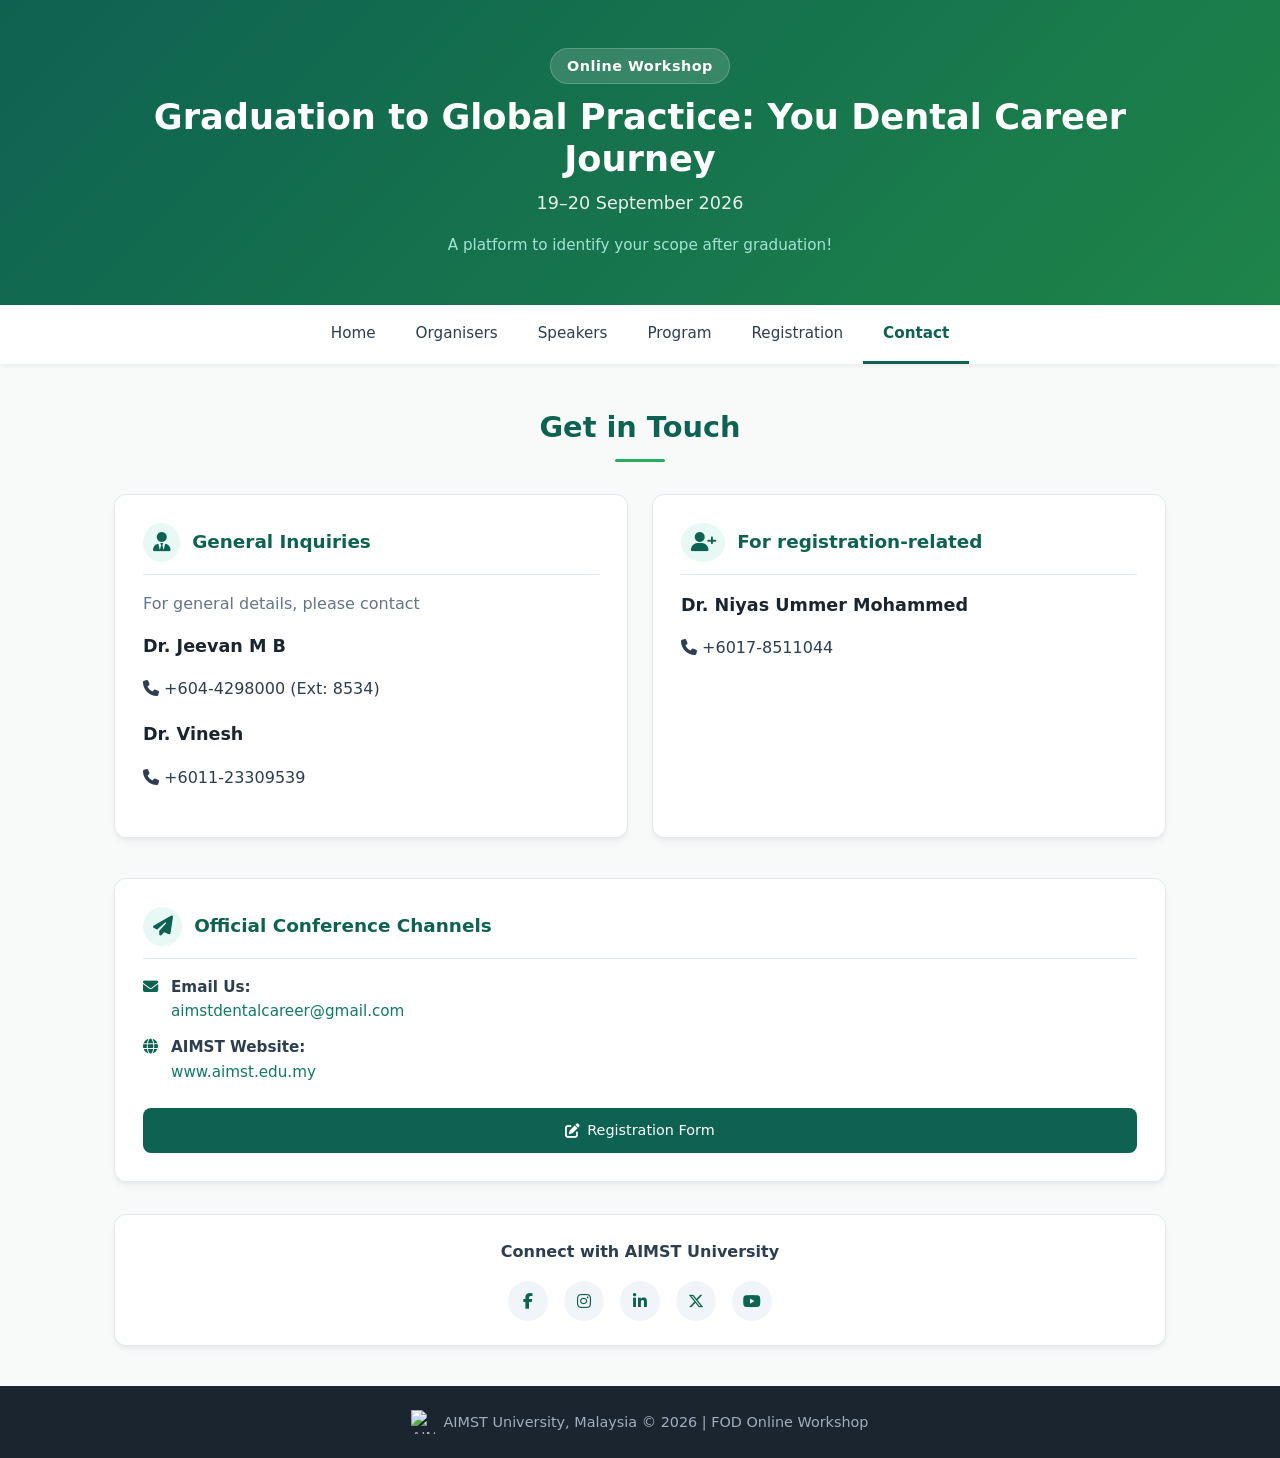
==== contact.html @ 6276ccff "Add files via upload" ====
<!doctype html>
<html lang="en">
  <head>
    <meta charset="UTF-8" />
    <meta name="viewport" content="width=device-width, initial-scale=1.0" />
    <link rel="shortcut icon" type="image/png" href="assets/aimst logo favicon.png"/>
    <meta name="description" content="Online Workshop - Contact Us" />
    <title>Contact Us | Online Workshop</title>
    <!-- Font Awesome for clean icons -->
    <link rel="stylesheet" href="https://cdnjs.cloudflare.com/ajax/libs/font-awesome/6.4.0/css/all.min.css"/>
    <link rel="stylesheet" href="css/style.css" />
  </head>

  <body>
    <!-- Header Banner -->
    <header class="banner">
      <div class="banner-content">
        <span class="badge">Online Workshop</span>
        <h1>Graduation to Global Practice: You Dental Career Journey</h1>
        <p class="subtitle">19–20 September 2026</p>
        <div class="tagline">
          A platform to identify your scope after graduation!
        </div>
      </div>
    </header>

    <!-- Navigation Bar -->
    <nav class="nav-wrapper">
      <ul class="navigation">
        <li><a href="index.html">Home</a></li>
        <li><a href="organiser.html">Organisers</a></li>
        <li><a href="speakers.html">Speakers</a></li>
        <li><a href="program.html">Program</a></li>
        <li><a href="registration.html">Registration</a></li>
        <li><a class="current" href="contact.html">Contact</a></li>
      </ul>
    </nav>

    <!-- Main Content -->
    <main class="container">
      <h2 class="section-title">Get in Touch</h2>

      <div class="contact-grid">
        <!-- Organizing Chairperson -->
        <div class="card">
          <div class="card-header">
            <i class="fa-solid fa-user-tie"></i>
            <h3>General Inquiries</h3>
          </div>
          <p style="font-size: 1rem; color: #64748b; margin-bottom: 1rem">
            For general details, please contact
          </p>
          <div class="person-name">Dr. Jeevan M B</div>
          <i class="fa-solid fa-phone faah"></i> +604-4298000 (Ext: 8534)
          <div class="person-name">Dr. Vinesh</div>
          <i class="fa-solid fa-phone faah"></i> +6011-23309539
          <!-- <div class="btn-group">
                    <a href="https://wa.me/60172604202" target="_blank" class="btn btn-whatsapp">
                        <i class="fa-brands fa-whatsapp"></i> Chat on WhatsApp
                    </a>
                </div> -->
        </div>

        <!-- Organizing Co-Chairperson -->
        <div class="card">
                <div class="card-header">
                    <i class="fa-solid fa-user-plus"></i>
                    <h3>For registration-related</h3>
                </div>
                <div class="person-name">Dr. Niyas Ummer Mohammed</div>
                <i class="fa-solid fa-phone faah"></i> +6017-8511044
                <!-- <p style="font-size: 0.9rem; color: #64748b; margin-bottom: 1rem;">For registration & payment inquiries</p> -->
                
                <!-- <div class="btn-group">
                    <a href="https://wa.me/60129848409" target="_blank" class="btn btn-whatsapp">
                        <i class="fa-brands fa-whatsapp"></i> Chat on WhatsApp
                    </a>
                </div> -->
            </div>
      </div>

      <!-- Official Links & Email Block -->
      <div class="card" style="margin-bottom: 2rem">
        <div class="card-header">
          <i class="fa-solid fa-paper-plane"></i>
          <h3>Official Conference Channels</h3>
        </div>

        <ul class="info-list">
          <li>
            <i class="fa-solid fa-envelope"></i>
            <div>
              <strong>Email Us:</strong><br />
              <a href="mailto:aimstdentalcareer@gmail.com"
                >aimstdentalcareer@gmail.com</a
              >
            </div>
          </li>
          <li>
            <i class="fa-solid fa-globe"></i>
            <div>
              <strong>AIMST Website:</strong><br />
              <a href="https://www.aimst.edu.my/" target="_blank"
                >www.aimst.edu.my</a
              >
            </div>
          </li>
        </ul>

        <div
          class="btn-group"
          style="
            margin-top: 1.5rem;
            grid-template-columns: repeat(auto-fit, minmax(200px, 1fr));
            display: grid;
          "
        >
          <a
            href="https://forms.gle/yitCFHiumkZ3yNJd8"
            target="_blank"
            class="btn btn-primary"
          >
            <i class="fa-solid fa-pen-to-square"></i> Registration Form
          </a>
          <!-- <a href="https://map.mcpayment.net/qrpay/pay/a87d6692-0dab-484e-9988-45f43254d22d" target="_blank" class="btn btn-outline">
                    <i class="fa-solid fa-credit-card"></i> Payment Gateway
                </a> -->
        </div>
      </div>

      <!-- Social Media Connect -->
      <div class="social-section">
        <h4>Connect with AIMST University</h4>
        <div class="social-links">
          <a
            href="https://www.facebook.com/AIMSTUniversityOfficial/"
            target="_blank"
            class="social-icon"
            title="Facebook"
            ><i class="fa-brands fa-facebook-f"></i
          ></a>
          <a
            href="https://www.instagram.com/aimstuniversity/"
            target="_blank"
            class="social-icon"
            title="Instagram"
            ><i class="fa-brands fa-instagram"></i
          ></a>
          <a
            href="https://www.linkedin.com/school/aimst-university/"
            target="_blank"
            class="social-icon"
            title="LinkedIn"
            ><i class="fa-brands fa-linkedin-in"></i
          ></a>
          <a
            href="https://x.com/"
            target="_blank"
            class="social-icon"
            title="X (Twitter)"
            ><i class="fa-brands fa-x-twitter"></i
          ></a>
          <a
            href="https://www.youtube.com/user/AIMSTUniversity"
            target="_blank"
            class="social-icon"
            title="YouTube"
            ><i class="fa-brands fa-youtube"></i
          ></a>
        </div>
      </div>
    </main>

    <!-- Footer -->
    <footer>
      <img src="./assets/aimst logo.png" alt="AIMST Logo" />
      <span>AIMST University, Malaysia &copy; 2026 | FOD Online Workshop</span>
    </footer>
  </body>
</html>
---- css/style.css ----
:root {
  --primary: #0e6251;
  --primary-light: #117a65;
  --secondary: #27ae60;
  --accent: #f39c12;
  --bg-body: #f8faf9;
  --bg-card: #ffffff;
  --text-main: #2c3e50;
  --text-muted: #626f47;
  --border-color: #e2e8f0;
  --radius: 12px;
  --shadow:
    0 4px 6px -1px rgba(0, 0, 0, 0.05), 0 2px 4px -1px rgba(0, 0, 0, 0.03);
  --shadow-hover:
    0 10px 15px -3px rgba(0, 0, 0, 0.1), 0 4px 6px -2px rgba(0, 0, 0, 0.05);
}

* {
  box-sizing: border-box;
  margin: 0;
  padding: 0;
}

body {
  font-family:
    "Segoe UI",
    system-ui,
    -apple-system,
    Roboto,
    sans-serif;
  background-color: var(--bg-body);
  color: var(--text-main);
  line-height: 1.6;
}

/* Banner Section */
.banner {
  position: relative;
  background: linear-gradient(135deg, #0e6251 0%, #1e8449 100%);
  color: white;
  padding: 3rem 1.5rem;
  text-align: center;
  overflow: hidden;
}

.banner-content {
  max-width: 1000px;
  margin: 0 auto;
  position: relative;
  z-index: 1;
}

.banner .badge {
  display: inline-block;
  background: rgba(255, 255, 255, 0.15);
  backdrop-filter: blur(5px);
  padding: 0.35rem 1rem;
  border-radius: 50px;
  font-size: 0.9rem;
  font-weight: 600;
  letter-spacing: 0.5px;
  margin-bottom: 0.75rem;
  border: 1px solid rgba(255, 255, 255, 0.2);
}

.banner h1 {
  font-size: 2.2rem;
  font-weight: 700;
  margin-bottom: 0.5rem;
  line-height: 1.2;
}

.banner p.subtitle {
  font-size: 1.1rem;
  opacity: 0.9;
  margin-bottom: 1rem;
}

.banner .tagline {
  font-size: 0.95rem;
  font-weight: 500;
  color: #a3e4d7;
}

/* Navigation Bar */
.nav-wrapper {
  background-color: #ffffff;
  box-shadow: 0 2px 4px rgba(0, 0, 0, 0.05);
  position: sticky;
  top: 0;
  z-index: 100;
}

.navigation {
  display: flex;
  justify-content: center;
  flex-wrap: wrap;
  list-style: none;
  max-width: 1100px;
  margin: 0 auto;
  padding: 0;
}

.navigation li a {
  display: block;
  padding: 1rem 1.25rem;
  color: var(--text-main);
  text-decoration: none;
  font-weight: 500;
  font-size: 0.95rem;
  transition: all 0.2s ease;
  border-bottom: 3px solid transparent;
}

.navigation li a:hover {
  color: var(--primary);
  background-color: #f1f8f5;
}

.navigation li a.current {
  color: var(--primary);
  border-bottom-color: var(--primary);
  font-weight: 600;
}

/* Main Container */
.container {
  max-width: 1100px;
  margin: 2.5rem auto;
  padding: 0 1.5rem;
}

.section-title {
  text-align: center;
  font-size: 1.8rem;
  color: var(--primary);
  margin-bottom: 2rem;
  position: relative;
}

.section-title::after {
  content: "";
  display: block;
  width: 50px;
  height: 3px;
  background: var(--secondary);
  margin: 0.5rem auto 0;
  border-radius: 2px;
}

/* Filter Tabs */
.tabs-container {
  display: flex;
  justify-content: center;
  gap: 1rem;
  margin-bottom: 2.5rem;
  flex-wrap: wrap;
}

.tab-btn {
  background-color: #ffffff;
  border: 2px solid var(--border-color);
  color: var(--text-main);
  padding: 0.75rem 1.75rem;
  border-radius: 50px;
  font-weight: 600;
  font-size: 1rem;
  cursor: pointer;
  transition: all 0.25 ease;
  display: flex;
  align-items: center;
  gap: 0.5rem;
  box-shadow: var(--shadow);
}

.tab-btn i {
  color: var(--primary-light);
}

.tab-btn:hover {
  border-color: var(--primary-light);
  background-color: #f1f8f5;
}

.tab-btn.active {
  background-color: var(--primary);
  color: white;
  border-color: var(--primary);
}

.tab-btn.active i {
  color: white;
}

/* Speaker Group Panels */
.day-panel {
  display: none;
  animation: fadeIn 0.3s ease-in-out;
}

.day-panel.active {
  display: block;
}

@keyframes fadeIn {
  from {
    opacity: 0;
    transform: translateY(8px);
  }
  to {
    opacity: 1;
    transform: translateY(0);
  }
}

.day-header {
  background: #e8f8f5;
  border-left: 4px solid var(--primary);
  padding: 1rem 1.25rem;
  border-radius: 0 var(--radius) var(--radius) 0;
  margin-bottom: 1.5rem;
  font-size: 1.1rem;
  font-weight: 600;
  color: var(--primary);
  display: flex;
  align-items: center;
  gap: 0.5rem;
}

/* Speakers Grid */
.speakers-grid {
  display: grid;
  grid-template-columns: repeat(auto-fit, minmax(300px, 1fr));
  gap: 2rem;
  margin-bottom: 3rem;
}

.speaker-card {
  background: var(--bg-card);
  border-radius: var(--radius);
  box-shadow: var(--shadow);
  border: 1px solid var(--border-color);
  overflow: hidden;
  display: flex;
  flex-direction: column;
  transition:
    transform 0.2s ease,
    box-shadow 0.2s ease;
}

.speaker-card:hover {
  transform: translateY(-5px);
  box-shadow: var(--shadow-hover);
}

.speaker-img-wrapper {
  position: relative;
  width: 100%;
  height: 260px;
  background-color: #e8f8f5;
  display: flex;
  align-items: center;
  justify-content: center;
  overflow: hidden;
}

.speaker-img-wrapper img {
  width: 100%;
  height: 100%;
  object-fit: cover;
}

.speaker-img-placeholder {
  font-size: 4rem;
  color: var(--primary);
  opacity: 0.4;
}

.speaker-tag {
  position: absolute;
  top: 1rem;
  right: 1rem;
  background: var(--primary);
  color: white;
  font-size: 0.75rem;
  font-weight: 600;
  padding: 0.3rem 0.75rem;
  border-radius: 20px;
  text-transform: uppercase;
  letter-spacing: 0.5px;
}

.speaker-content {
  padding: 1.5rem;
  display: flex;
  flex-direction: column;
  flex-grow: 1;
}

.speaker-name-speaker {
  font-size: 1.15rem;
  font-weight: 700;
  color: var(--text-main);
  margin-bottom: 0.25rem;
}

.speaker-title {
  font-size: 0.9rem;
  color: var(--primary-light);
  font-weight: 600;
  margin-bottom: 0.75rem;
}

.speaker-institution {
  font-size: 0.85rem;
  color: var(--text-muted);
  margin-bottom: 1rem;
  display: flex;
  align-items: center;
  gap: 0.4rem;
}

.topic-box {
  background: #f1f8f5;
  border-left: 3px solid var(--secondary);
  padding: 0.75rem 1rem;
  border-radius: 0 8px 8px 0;
  margin-bottom: 1rem;
}

.topic-label {
  font-size: 0.75rem;
  text-transform: uppercase;
  font-weight: 700;
  color: var(--primary);
  letter-spacing: 0.5px;
  display: block;
  margin-bottom: 0.25rem;
}

.topic-title {
  font-size: 0.92rem;
  font-weight: 600;
  color: var(--text-main);
  line-height: 1.4;
}

.speaker-bio {
  font-size: 0.88rem;
  color: var(--text-muted);
  margin-bottom: 1.25rem;
  flex-grow: 1;
}

/* Call to Action Box */
.cta-banner {
  background: linear-gradient(135deg, #0e6251 0%, #117a65 100%);
  color: white;
  border-radius: var(--radius);
  padding: 2.5rem 2rem;
  text-align: center;
  box-shadow: var(--shadow);
  margin-bottom: 3rem;
}

.cta-banner h3 {
  font-size: 1.5rem;
  margin-bottom: 0.5rem;
}

.cta-banner p {
  opacity: 0.9;
  max-width: 600px;
  margin: 0 auto 1.5rem;
  font-size: 0.95rem;
}

.btn-cta {
  display: inline-flex;
  align-items: center;
  gap: 0.5rem;
  background-color: var(--secondary);
  color: white;
  padding: 0.8rem 1.75rem;
  border-radius: 8px;
  font-weight: 600;
  text-decoration: none;
  transition:
    background 0.2s ease,
    transform 0.1s ease;
}

.btn-cta:hover {
  background-color: #219653;
  transform: translateY(-2px);
}

/* Card Layout */
.contact-grid {
  display: grid;
  grid-template-columns: repeat(auto-fit, minmax(320px, 1fr));
  gap: 1.5rem;
  margin-bottom: 2.5rem;
}

.card {
  background: var(--bg-card);
  border-radius: var(--radius);
  padding: 1.75rem;
  box-shadow: var(--shadow);
  border: 1px solid var(--border-color);
  transition:
    transform 0.2s ease,
    box-shadow 0.2s ease;
}

.card:hover {
  transform: translateY(-3px);
  box-shadow: var(--shadow-hover);
}

.card-header {
  display: flex;
  align-items: center;
  gap: 0.75rem;
  margin-bottom: 1rem;
  padding-bottom: 0.75rem;
  border-bottom: 1px solid var(--border-color);
}

.card-header i {
  font-size: 1.25rem;
  color: var(--primary);
  background: #e8f8f5;
  padding: 0.6rem;
  border-radius: 50%;
}

.card-header h3 {
  font-size: 1.15rem;
  color: var(--primary);
}

.person-name {
  font-size: 1.1rem;
  font-weight: 600;
  margin-bottom: 1rem;
  color: #1a252f;
}

.faah {
  margin-bottom: 1.5rem;
}

/* Buttons & Action Links */
.btn-group {
  display: flex;
  flex-direction: column;
  gap: 0.75rem;
  margin-top: 1rem;
}

.btn {
  display: inline-flex;
  align-items: center;
  justify-content: center;
  gap: 0.5rem;
  padding: 0.7rem 1.2rem;
  border-radius: 8px;
  font-weight: 500;
  text-decoration: none;
  font-size: 0.9rem;
  transition:
    background 0.2s ease,
    transform 0.1s ease;
}

.btn:active {
  transform: scale(0.98);
}

.btn-whatsapp {
  background-color: #25d366;
  color: white;
}

.btn-whatsapp:hover {
  background-color: #20ba5a;
}

.btn-primary {
  background-color: var(--primary);
  color: white;
}

.btn-primary:hover {
  background-color: var(--primary-light);
}

.btn-outline {
  border: 1px solid var(--primary);
  color: var(--primary);
  background: transparent;
}

.btn-outline:hover {
  background-color: #e8f8f5;
}

/* Detail List */
.info-list {
  list-style: none;
  display: flex;
  flex-direction: column;
  gap: 0.75rem;
  font-size: 0.95rem;
}

.info-list li {
  display: flex;
  align-items: flex-start;
  gap: 0.75rem;
}

.info-list li i {
  color: var(--primary);
  margin-top: 0.25rem;
  width: 16px;
}

.info-list a {
  color: var(--primary-light);
  text-decoration: none;
  word-break: break-all;
}

.info-list a:hover {
  text-decoration: underline;
}

/* Social Icons */
.social-section {
  background: white;
  border-radius: var(--radius);
  padding: 1.5rem;
  text-align: center;
  border: 1px solid var(--border-color);
  box-shadow: var(--shadow);
  margin-bottom: 2rem;
}

.social-section h4 {
  margin-bottom: 1rem;
  color: var(--text-main);
}

.social-links {
  display: flex;
  justify-content: center;
  gap: 1rem;
  flex-wrap: wrap;
}

.social-icon {
  width: 40px;
  height: 40px;
  border-radius: 50%;
  background: #f1f5f9;
  color: var(--primary);
  display: flex;
  align-items: center;
  justify-content: center;
  text-decoration: none;
  transition: all 0.2s ease;
}

.social-icon:hover {
  background: var(--primary);
  color: white;
  transform: translateY(-2px);
}

/* Schedule Panels */
.schedule-panel {
  display: none;
  animation: fadeIn 0.3s ease-in-out;
}

.schedule-panel.active {
  display: block;
}

@keyframes fadeIn {
  from {
    opacity: 0;
    transform: translateY(8px);
  }
  to {
    opacity: 1;
    transform: translateY(0);
  }
}

.date-header {
  background: linear-gradient(to right, #e8f8f5, #ffffff);
  border-left: 5px solid var(--primary);
  padding: 1.2rem 1.5rem;
  border-radius: 0 var(--radius) var(--radius) 0;
  margin-bottom: 2rem;
  box-shadow: var(--shadow);
}

.date-header h3 {
  color: var(--primary);
  font-size: 1.25rem;
  margin-bottom: 0.25rem;
  display: flex;
  align-items: center;
  gap: 0.5rem;
}

.date-header p {
  color: var(--text-muted);
  font-size: 0.95rem;
}

/* Timeline List */
.timeline {
  display: flex;
  flex-direction: column;
  gap: 1rem;
  margin-bottom: 3rem;
}

.timeline-item {
  background: var(--bg-card);
  border: 1px solid var(--border-color);
  border-radius: var(--radius);
  padding: 1.5rem;
  box-shadow: var(--shadow);
  display: grid;
  grid-template-columns: 180px 1fr;
  gap: 1.5rem;
  align-items: start;
  transition:
    transform 0.2s ease,
    box-shadow 0.2s ease;
}

.timeline-item:hover {
  transform: translateY(-2px);
  box-shadow: var(--shadow-hover);
}

.time-box {
  display: flex;
  flex-direction: column;
  gap: 0.25rem;
  color: var(--primary);
  font-weight: 700;
  font-size: 0.95rem;
  background: #f1f8f5;
  padding: 0.75rem 1rem;
  border-radius: 8px;
  text-align: center;
  border: 1px solid #d1f2eb;
}

.time-box i {
  font-size: 0.85rem;
}

.session-info h4 {
  font-size: 1.15rem;
  color: var(--text-main);
  margin-bottom: 0.4rem;
  line-height: 1.3;
}

.speaker-name {
  font-size: 0.92rem;
  color: var(--primary-light);
  font-weight: 600;
  margin-bottom: 0.5rem;
  display: flex;
  align-items: center;
  gap: 0.4rem;
}

.session-desc {
  font-size: 0.9rem;
  color: var(--text-muted);
  margin-bottom: 0.75rem;
}

.session-location {
  font-size: 0.82rem;
  color: var(--text-muted);
  display: inline-flex;
  align-items: center;
  gap: 0.35rem;
  background: #f8fafc;
  padding: 0.25rem 0.6rem;
  border-radius: 4px;
  border: 1px solid var(--border-color);
}

/* Badges */
.badge-tag {
  display: inline-block;
  font-size: 0.75rem;
  font-weight: 700;
  padding: 0.2rem 0.6rem;
  border-radius: 50px;
  text-transform: uppercase;
  letter-spacing: 0.5px;
  margin-bottom: 0.5rem;
}

.badge-keynote {
  background-color: #e8f8f5;
  color: var(--primary);
  border: 1px solid #a3e4d7;
}
.badge-plenary {
  background-color: #fef9e7;
  color: #d68910;
  border: 1px solid #f9e79f;
}
.badge-break {
  background-color: #f2f4f4;
  color: #7f8c8d;
  border: 1px solid #e5e8e8;
}
.badge-panel {
  background-color: #ebf5fb;
  color: #2980b9;
  border: 1px solid #aed6f1;
}

/* Two Column Grid */
.grid-layout {
  display: grid;
  grid-template-columns: 1fr 340px;
  gap: 2rem;
  align-items: start;
  margin-bottom: 3rem;
}

/* Pricing Card & Table */
.price-card {
  background: var(--bg-card);
  border: 1px solid var(--border-color);
  border-radius: var(--radius);
  box-shadow: var(--shadow);
  overflow: hidden;
}

.price-card-header {
  background: linear-gradient(to right, #e8f8f5, #ffffff);
  padding: 1.25rem 1.5rem;
  border-bottom: 1px solid var(--border-color);
}

.price-card-header h3 {
  color: var(--primary);
  font-size: 1.2rem;
  display: flex;
  align-items: center;
  gap: 0.5rem;
}

.pricing-table-wrapper {
  overflow-x: auto;
}

.pricing-table {
  width: 100%;
  border-collapse: collapse;
  text-align: left;
}

.pricing-table th,
.pricing-table td {
  padding: 1rem 1.25rem;
  border-bottom: 1px solid var(--border-color);
}

.pricing-table th {
  background-color: #f8fafc;
  color: var(--text-main);
  font-weight: 700;
  font-size: 0.9rem;
  text-transform: uppercase;
  letter-spacing: 0.5px;
}

.pricing-table th.highlight-th {
  background-color: #e8f8f5;
  color: var(--primary);
}

.pricing-table td {
  font-size: 0.95rem;
  color: var(--text-main);
}

.pricing-table td.fee-early {
  color: var(--primary-light);
  font-weight: 700;
}

.pricing-table td.fee-regular {
  color: var(--text-muted);
  font-weight: 600;
}

.pricing-table tr:last-child td {
  border-bottom: none;
}

.pricing-table tr:hover {
  background-color: #f1f8f5;
}

/* Notice Box */
.info-box {
  background-color: #fef9e7;
  border-left: 4px solid var(--accent);
  padding: 1rem 1.25rem;
  margin: 1.5rem;
  border-radius: 0 8px 8px 0;
  font-size: 0.88rem;
  color: #7d6608;
  display: flex;
  gap: 0.75rem;
  align-items: flex-start;
}

.info-box i {
  font-size: 1.1rem;
  margin-top: 0.1rem;
}

/* QR Scan Side Panel */
.qr-card {
  background: var(--bg-card);
  border: 1px solid var(--border-color);
  border-radius: var(--radius);
  padding: 1.75rem 1.5rem;
  box-shadow: var(--shadow);
  text-align: center;
}

.qr-card h3 {
  color: var(--primary);
  font-size: 1.2rem;
  margin-bottom: 0.5rem;
}

.qr-card p {
  font-size: 0.88rem;
  color: var(--text-muted);
  margin-bottom: 1.25rem;
}

.qr-image-wrapper {
  background: #ffffff;
  padding: 1rem;
  border: 2px dashed #a3e4d7;
  border-radius: 12px;
  display: inline-block;
  margin-bottom: 1.25rem;
}

.qr-image-wrapper img {
  width: 180px;
  height: 180px;
  object-fit: contain;
  display: block;
}

.btn-register {
  display: flex;
  align-items: center;
  justify-content: center;
  gap: 0.5rem;
  width: 100%;
  background-color: var(--secondary);
  color: white;
  padding: 0.85rem 1.25rem;
  border-radius: 8px;
  font-weight: 600;
  text-decoration: none;
  transition:
    background 0.2s ease,
    transform 0.1s ease;
  box-shadow: 0 2px 4px rgba(39, 174, 96, 0.2);
}

.btn-register:hover {
  background-color: #219653;
  transform: translateY(-2px);
}

/* Partner Cards Vertical List */
.partner-stack {
  display: flex;
  flex-direction: column;
  gap: 2rem;
  margin-bottom: 3rem;
}

.partner-card {
  background: var(--bg-card);
  border: 1px solid var(--border-color);
  border-radius: var(--radius);
  box-shadow: var(--shadow);
  overflow: hidden;
  display: grid;
  grid-template-columns: 240px 1fr;
  transition:
    transform 0.2s ease,
    box-shadow 0.2s ease;
}

.partner-card:hover {
  transform: translateY(-2px);
  box-shadow: var(--shadow-hover);
}

.partner-media {
  background-color: #e8f8f5;
  position: relative;
  min-height: 200px;
}

.partner-media img {
  width: 100%;
  height: 100%;
  object-fit: cover;
  display: block;
}

.partner-content {
  padding: 1.75rem 2rem;
  display: flex;
  flex-direction: column;
  justify-content: center;
}

.partner-tag {
  display: inline-block;
  font-size: 0.75rem;
  font-weight: 700;
  text-transform: uppercase;
  letter-spacing: 0.5px;
  color: var(--primary-light);
  background: #f1f8f5;
  border: 1px solid #a3e4d7;
  padding: 0.2rem 0.65rem;
  border-radius: 50px;
  margin-bottom: 0.6rem;
  width: fit-content;
}

.partner-card h3 {
  font-size: 1.3rem;
  color: var(--primary);
  margin-bottom: 0.75rem;
  line-height: 1.3;
}

.partner-card p {
  font-size: 0.95rem;
  color: var(--text-main);
  line-height: 1.65;
  margin-bottom: 1rem;
}

.partner-highlights {
  display: flex;
  flex-wrap: wrap;
  gap: 0.5rem;
  margin-top: 0.25rem;
}

.highlight-chip {
  background: #f8fafc;
  border: 1px solid var(--border-color);
  color: var(--text-muted);
  font-size: 0.82rem;
  font-weight: 500;
  padding: 0.25rem 0.65rem;
  border-radius: 6px;
  display: inline-flex;
  align-items: center;
  gap: 0.35rem;
}

.highlight-chip i {
  color: var(--secondary);
}

/* Leadership Cards Grid */
.leadership-grid {
  display: grid;
  grid-template-columns: repeat(auto-fit, minmax(280px, 1fr));
  gap: 1.5rem;
  margin-bottom: 2.5rem;
}

.lead-card {
  background: var(--bg-card);
  border: 1px solid var(--border-color);
  border-radius: var(--radius);
  padding: 1.5rem;
  box-shadow: var(--shadow);
  border-top: 4px solid var(--primary);
  transition:
    transform 0.2s ease,
    box-shadow 0.2s ease;
}

.lead-card:hover {
  transform: translateY(-2px);
  box-shadow: var(--shadow-hover);
}

.lead-role {
  font-size: 0.8rem;
  font-weight: 700;
  text-transform: uppercase;
  letter-spacing: 0.5px;
  color: var(--primary-light);
  margin-bottom: 0.5rem;
  display: flex;
  align-items: center;
  gap: 0.4rem;
}

.lead-name {
  font-size: 1.1rem;
  font-weight: 700;
  color: var(--text-main);
  line-height: 1.4;
}

/* Table Card */
.committee-card {
  background: var(--bg-card);
  border: 1px solid var(--border-color);
  border-radius: var(--radius);
  box-shadow: var(--shadow);
  overflow: hidden;
  margin-bottom: 3rem;
}

.committee-card-header {
  background: linear-gradient(to right, #e8f8f5, #ffffff);
  padding: 1.25rem 1.5rem;
  border-bottom: 1px solid var(--border-color);
}

.committee-card-header h3 {
  color: var(--primary);
  font-size: 1.2rem;
  display: flex;
  align-items: center;
  gap: 0.5rem;
}

.table-wrapper {
  overflow-x: auto;
}

.committee-table {
  width: 100%;
  border-collapse: collapse;
  text-align: left;
}

.committee-table th,
.committee-table td {
  padding: 1rem 1.25rem;
  border-bottom: 1px solid var(--border-color);
}

.committee-table th {
  background-color: #f8fafc;
  color: var(--text-main);
  font-weight: 700;
  font-size: 0.9rem;
  text-transform: uppercase;
  letter-spacing: 0.5px;
}

.committee-table td {
  font-size: 0.95rem;
  color: var(--text-main);
}

.committee-table tr:last-child td {
  border-bottom: none;
}

.committee-table tr:hover {
  background-color: #f1f8f5;
}

.role-badge {
  display: inline-block;
  background-color: #e8f8f5;
  color: var(--primary);
  font-weight: 600;
  font-size: 0.88rem;
  padding: 0.35rem 0.75rem;
  border-radius: 6px;
  border: 1px solid #a3e4d7;
}

.member-list {
  display: flex;
  flex-wrap: wrap;
  gap: 0.5rem;
}

.member-chip {
  background-color: #f8fafc;
  border: 1px solid var(--border-color);
  padding: 0.3rem 0.65rem;
  border-radius: 20px;
  font-size: 0.88rem;
  color: var(--text-main);
  display: inline-flex;
  align-items: center;
  gap: 0.35rem;
}

.member-chip i {
  color: var(--primary-light);
  font-size: 0.75rem;
}

/* Footer */
footer {
  background-color: #1a252f;
  color: #a0aec0;
  text-align: center;
  padding: 1.5rem;
  font-size: 0.9rem;
  display: flex;
  align-items: center;
  justify-content: center;
  gap: 0.5rem;
  flex-wrap: wrap;
}

footer img {
  width: 24px;
  height: 24px;
  object-fit: contain;
}

/* Responsive Layout Organising Committee */
@media (max-width: 768px) {
  .partner-card {
    grid-template-columns: 1fr;
  }

  .partner-media {
    height: 180px;
  }

  .partner-content {
    padding: 1.25rem 1.5rem;
  }

  .banner h1 {
    font-size: 1.6rem;
  }

  .navigation li a {
    padding: 0.75rem 0.8rem;
    font-size: 0.85rem;
  }
}

/* Responsive Design Chart Committee */
@media (max-width: 768px) {
  .banner h1 {
    font-size: 1.6rem;
  }

  .navigation li a {
    padding: 0.75rem 0.8rem;
    font-size: 0.85rem;
  }

  .committee-table th,
  .committee-table td {
    padding: 0.85rem 1rem;
  }
}

/* Responsive Design Program Schedule */
@media (max-width: 768px) {
  .timeline-item {
    grid-template-columns: 1fr;
    gap: 1rem;
  }

  .time-box {
    text-align: left;
    flex-direction: row;
    justify-content: flex-start;
  }

  .banner h1 {
    font-size: 1.6rem;
  }

  .navigation li a {
    padding: 0.75rem 0.8rem;
    font-size: 0.85rem;
  }
}

/* Responsive Design */
@media (max-width: 600px) {
  .banner h1 {
    font-size: 1.6rem;
  }
  .navigation li a {
    padding: 0.75rem 0.8rem;
    font-size: 0.85rem;
  }
  .grid-layout {
  /* display: grid; */
  grid-template-columns: 1fr;
  /* gap: 2rem; */
  /* align-items: start; */
  /* margin-bottom: 3rem; */
}
}
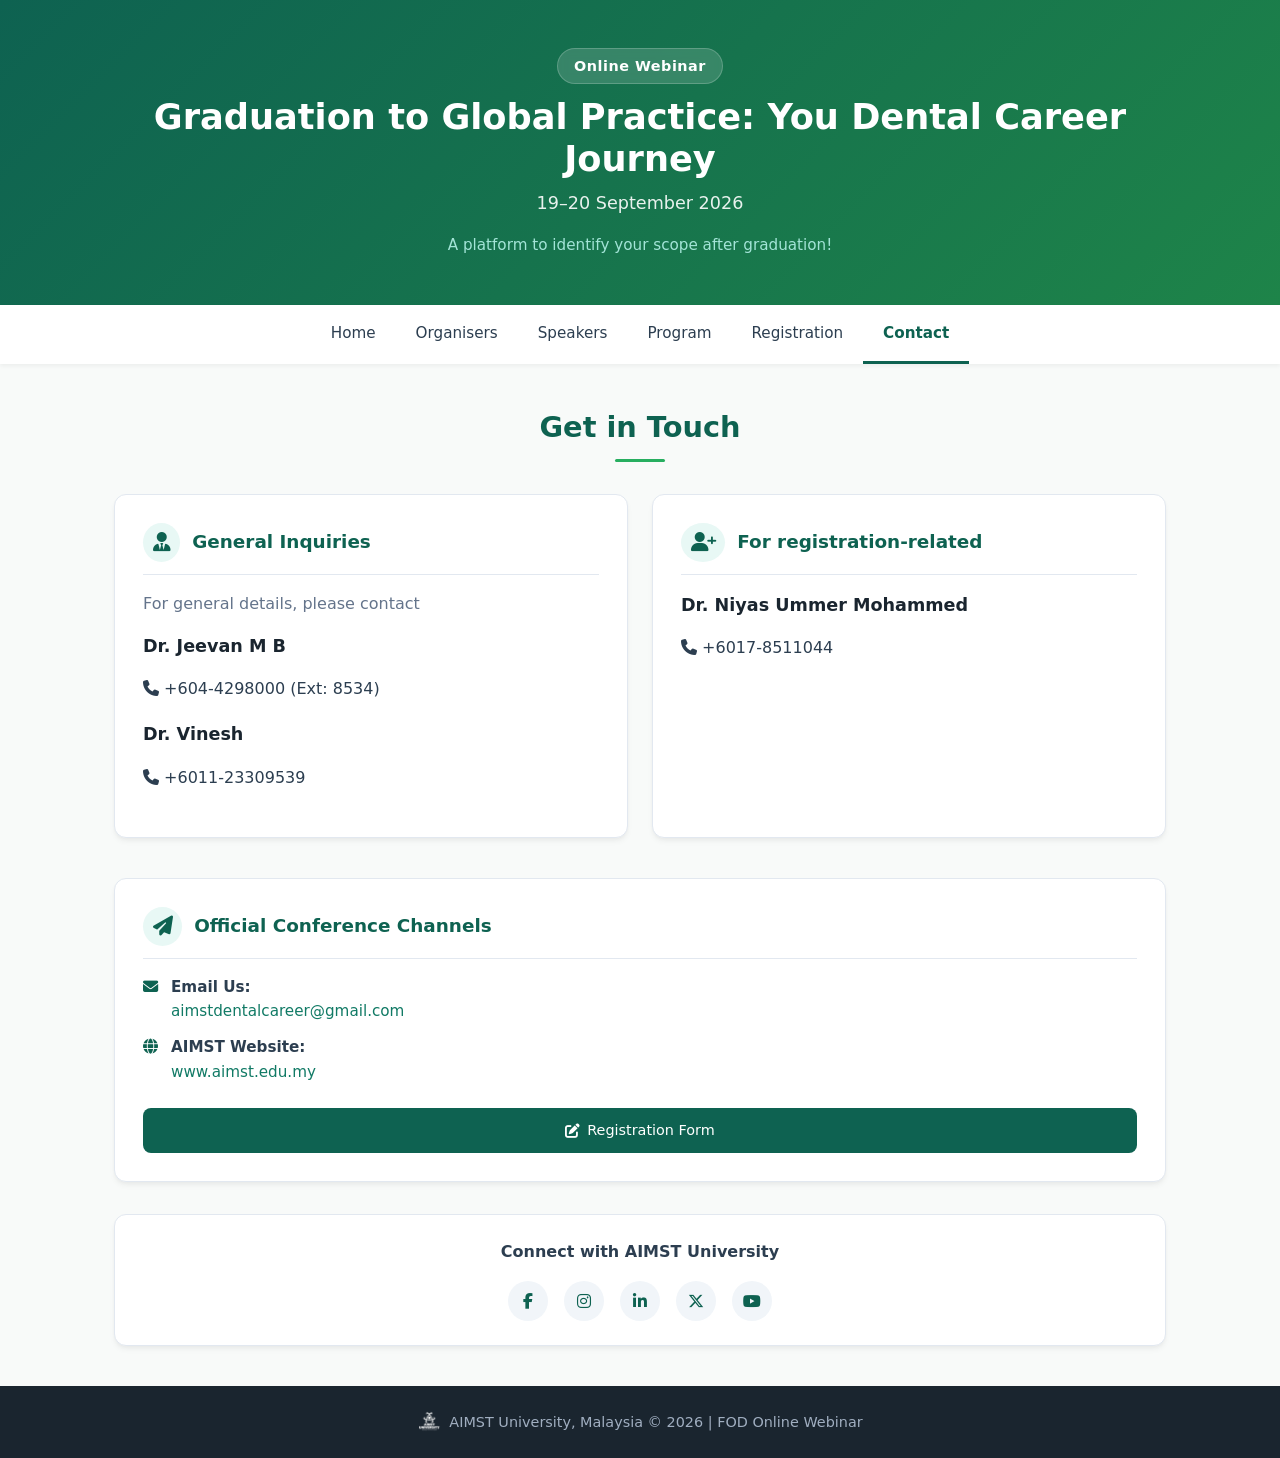
==== commit 6066d741: "Add files via upload" ====
--- a/contact.html
+++ b/contact.html
@@ -4,8 +4,8 @@
     <meta charset="UTF-8" />
     <meta name="viewport" content="width=device-width, initial-scale=1.0" />
     <link rel="shortcut icon" type="image/png" href="assets/aimst logo favicon.png"/>
-    <meta name="description" content="Online Workshop - Contact Us" />
-    <title>Contact Us | Online Workshop</title>
+    <meta name="description" content="Online Webinar - Contact Us" />
+    <title>Contact Us | Online Webinar</title>
     <!-- Font Awesome for clean icons -->
     <link rel="stylesheet" href="https://cdnjs.cloudflare.com/ajax/libs/font-awesome/6.4.0/css/all.min.css"/>
     <link rel="stylesheet" href="css/style.css" />
@@ -15,7 +15,7 @@
     <!-- Header Banner -->
     <header class="banner">
       <div class="banner-content">
-        <span class="badge">Online Workshop</span>
+        <span class="badge">Online Webinar</span>
         <h1>Graduation to Global Practice: You Dental Career Journey</h1>
         <p class="subtitle">19–20 September 2026</p>
         <div class="tagline">
@@ -173,8 +173,8 @@
 
     <!-- Footer -->
     <footer>
-      <img src="./assets/aimst logo.png" alt="AIMST Logo" />
-      <span>AIMST University, Malaysia &copy; 2026 | FOD Online Workshop</span>
+      <img src="./asset/images/aimstlogo100.png" alt="AIMST Logo" />
+      <span>AIMST University, Malaysia &copy; 2026 | FOD Online Webinar</span>
     </footer>
   </body>
 </html>
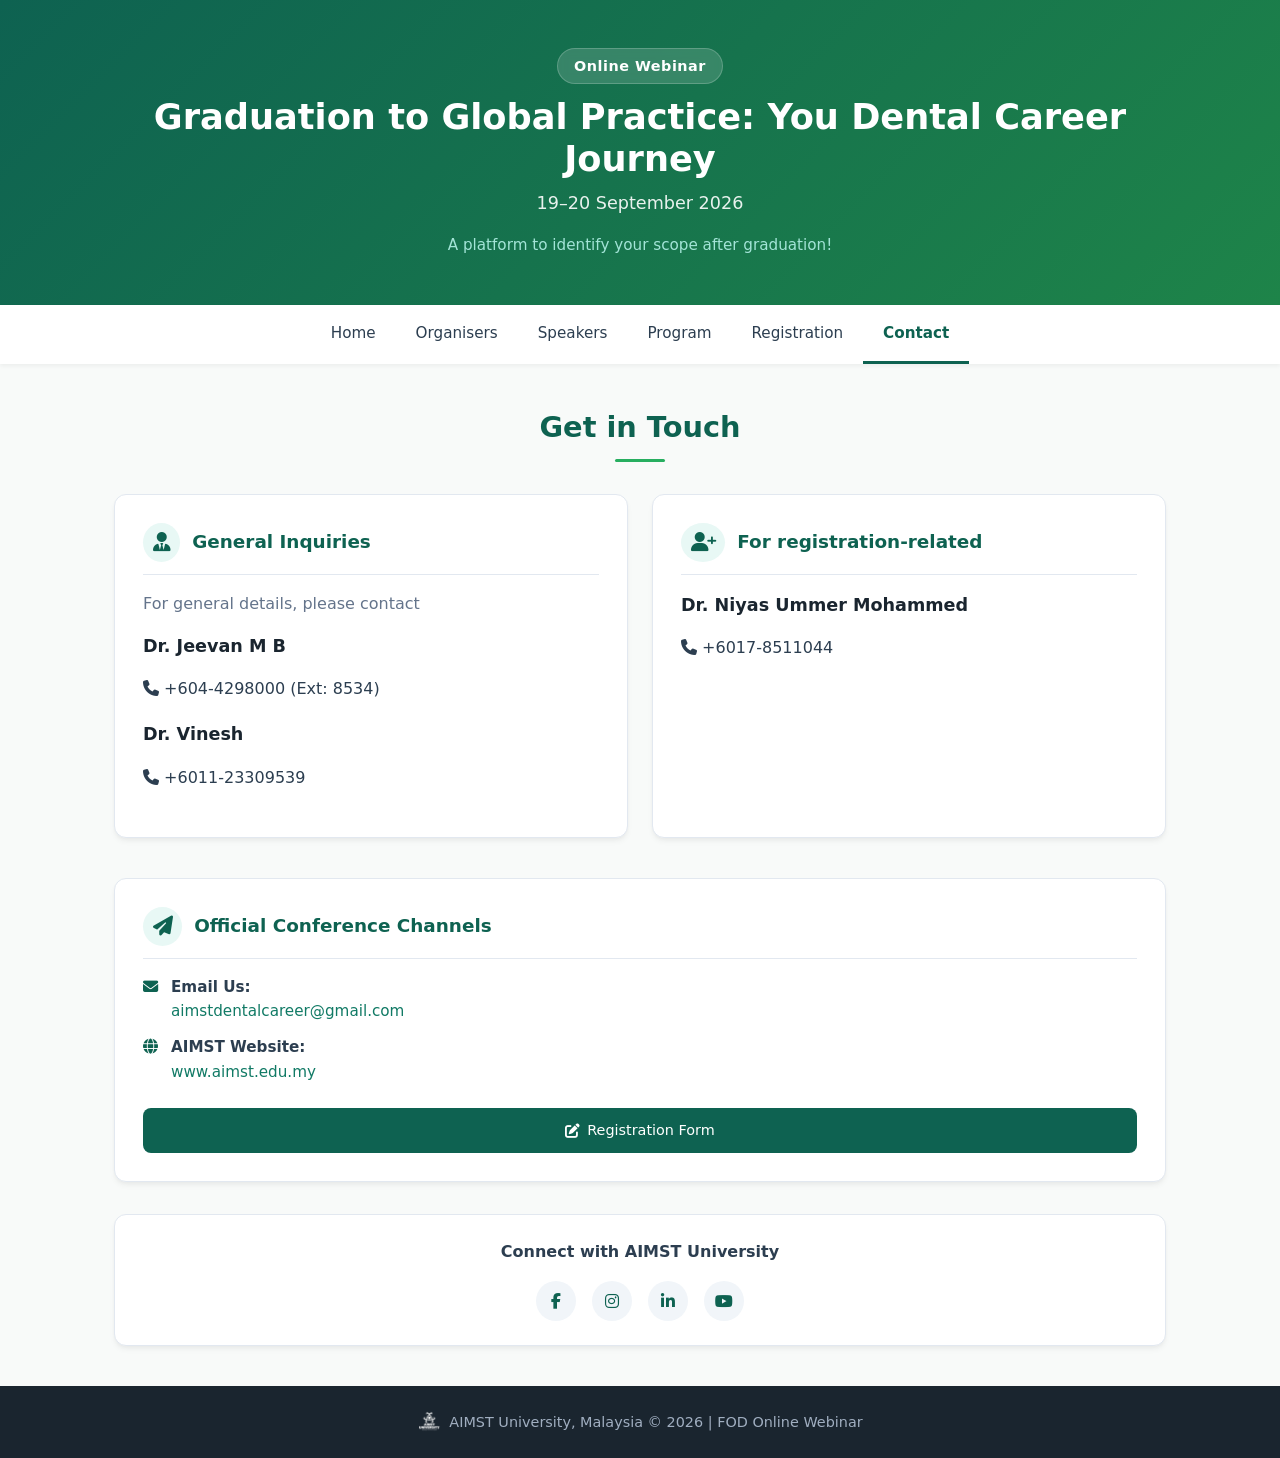
==== commit 2e010188: "update contact.html" ====
--- a/contact.html
+++ b/contact.html
@@ -133,7 +133,7 @@
         <h4>Connect with AIMST University</h4>
         <div class="social-links">
           <a
-            href="https://www.facebook.com/AIMSTUniversityOfficial/"
+            href="https://www.facebook.com/aimst2u/"
             target="_blank"
             class="social-icon"
             title="Facebook"
@@ -147,21 +147,21 @@
             ><i class="fa-brands fa-instagram"></i
           ></a>
           <a
-            href="https://www.linkedin.com/school/aimst-university/"
+            href="https://my.linkedin.com/school/aimst-university2001/"
             target="_blank"
             class="social-icon"
             title="LinkedIn"
             ><i class="fa-brands fa-linkedin-in"></i
           ></a>
-          <a
+          <!-- <a
             href="https://x.com/"
             target="_blank"
             class="social-icon"
             title="X (Twitter)"
             ><i class="fa-brands fa-x-twitter"></i
-          ></a>
+          ></a> -->
           <a
-            href="https://www.youtube.com/user/AIMSTUniversity"
+            href="https://www.youtube.com/@aimstuniversityaimst2u"
             target="_blank"
             class="social-icon"
             title="YouTube"
